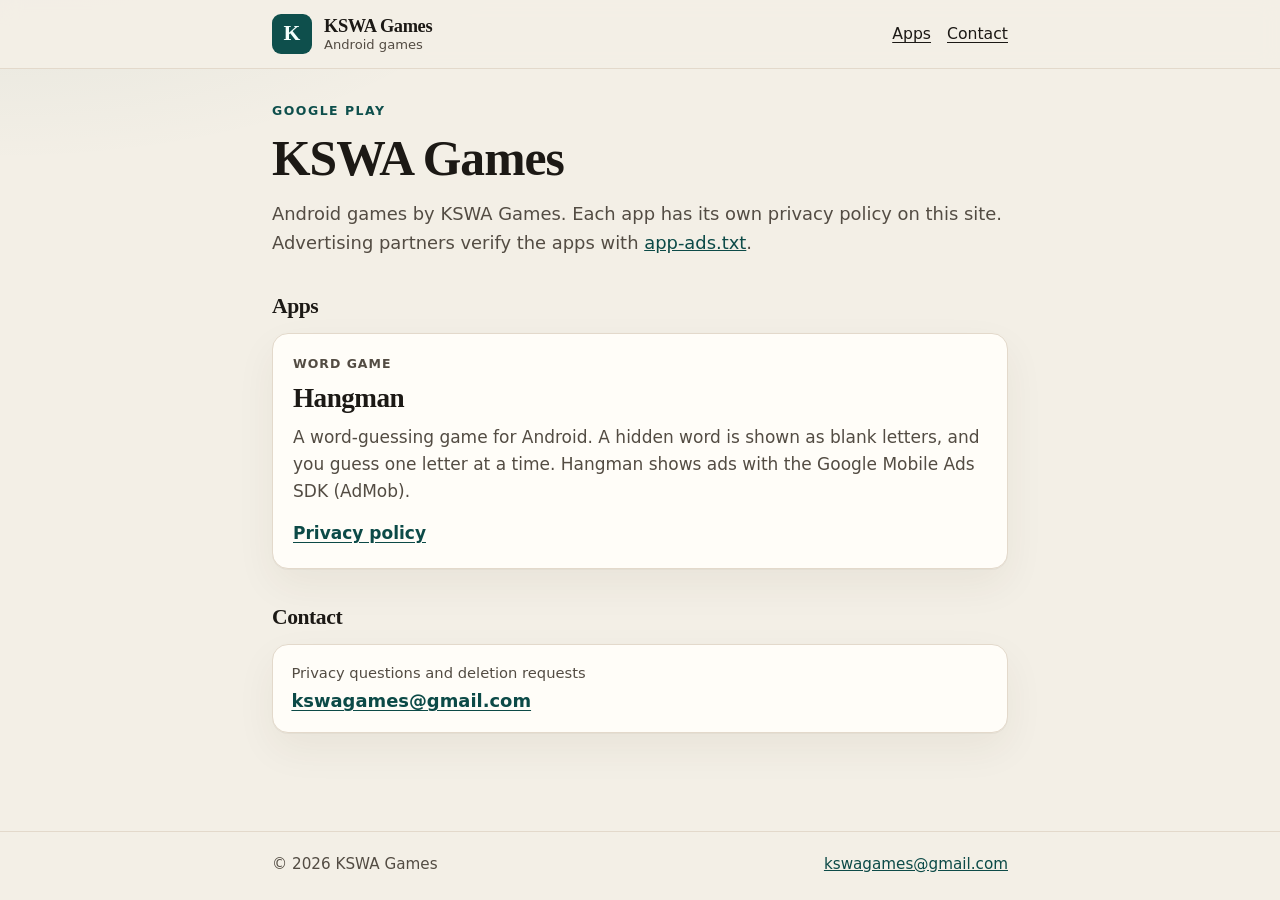
==== index.html @ 7ec22e9e "Add the GitHub Pages site for app privacy policies. Publish a static homepage, the Hangman privacy p" ====
<!DOCTYPE html>
<html lang="en">
<head>
  <meta charset="utf-8">
  <meta name="viewport" content="width=device-width, initial-scale=1">
  <meta name="description" content="Privacy policies for Android apps by KSWA Games, including Hangman.">
  <meta name="theme-color" content="#f3efe6">
  <title>KSWA Games</title>
  <link rel="icon" href="data:image/svg+xml,%3Csvg xmlns='http://www.w3.org/2000/svg' viewBox='0 0 32 32'%3E%3Crect width='32' height='32' rx='7' fill='%230e4f4c'/%3E%3Ctext x='16' y='22' text-anchor='middle' font-family='Georgia,serif' font-size='18' fill='%23f4fffc'%3EK%3C/text%3E%3C/svg%3E">
  <link rel="stylesheet" href="style.css">
</head>
<body class="home">
  <a class="skip-link" href="#content">Skip to content</a>
  <header class="site-header">
    <div class="wrap header-inner">
      <a class="wordmark" href="index.html">
        <span class="mark" aria-hidden="true">K</span>
        <span class="wordmark-text">
          <strong>KSWA Games</strong>
          <small>Android games</small>
        </span>
      </a>
      <nav class="site-nav" aria-label="Primary">
        <a href="#apps">Apps</a>
        <a href="#contact">Contact</a>
      </nav>
    </div>
  </header>
  <main id="content">
    <div class="wrap">
      <p class="eyebrow">Google Play</p>
      <h1>KSWA Games</h1>
      <p class="lede">Android games by KSWA Games. Each app has its own privacy policy on this site. Advertising partners verify the apps with <a href="app-ads.txt">app-ads.txt</a>.</p>

        <section id="apps" aria-labelledby="apps-heading">
        <h2 class="section-label" id="apps-heading">Apps</h2>
        <!--
          To add an app, copy an article.app-card below.
          Point the privacy link at privacy/<short-name>.html
          (for example privacy/wordsearch.html) and include the app name
          in the visually hidden link text.
        -->
        <div class="app-list">
          <article class="app-card">
            <p class="kicker">Word game</p>
            <h3>Hangman</h3>
            <p>A word-guessing game for Android. A hidden word is shown as blank letters, and you guess one letter at a time. Hangman shows ads with the Google Mobile Ads SDK (AdMob).</p>
            <a class="text-link" href="privacy/hangman.html">Privacy policy<span class="visually-hidden"> for Hangman</span></a>
          </article>
        </div>
      </section>

        <section id="contact" aria-labelledby="contact-heading">
        <h2 class="section-label" id="contact-heading">Contact</h2>
        <a class="contact-card" href="mailto:kswagames@gmail.com">
          <span>Privacy questions and deletion requests</span>
          <strong>kswagames@gmail.com</strong>
        </a>
      </section>
    </div>
  </main>
  <footer class="site-footer">
    <div class="wrap footer-inner">
      <p>© 2026 KSWA Games</p>
      <p><a href="mailto:kswagames@gmail.com">kswagames@gmail.com</a></p>
    </div>
  </footer>
</body>
</html>
---- style.css ----
:root {
  --bg: #f3efe6;
  --bg-raised: #fffdf8;
  --ink: #1c1915;
  --ink-soft: #534c43;
  --line: #e3d9cb;
  --accent: #0e4f4c;
  --link: #0c4a47;
  --mark: #0e4f4c;
  --on-mark: #f4fffc;
  --shadow: 0 1px 0 rgba(28, 25, 21, 0.04), 0 16px 40px rgba(68, 48, 20, 0.06);
  --serif: "Iowan Old Style", "Palatino Linotype", Palatino, Georgia, serif;
  --sans: "Segoe UI", system-ui, -apple-system, "Helvetica Neue", sans-serif;
  color-scheme: light;
}

@media (prefers-color-scheme: dark) {
  :root {
    --bg: #141311;
    --bg-raised: #211e1a;
    --ink: #f4efe6;
    --ink-soft: #c9bfb2;
    --line: #3c362f;
    --accent: #8fd4cc;
    --link: #9adcd4;
    --mark: #1c6b66;
    --on-mark: #f4fffc;
    --shadow: 0 16px 40px rgba(0, 0, 0, 0.35);
    color-scheme: dark;
  }
}

*,
*::before,
*::after {
  box-sizing: border-box;
}

html {
  scroll-behavior: smooth;
}

body {
  margin: 0;
  min-height: 100vh;
  display: flex;
  flex-direction: column;
  font-family: var(--sans);
  font-size: 1.0625rem;
  line-height: 1.6;
  color: var(--ink);
  background:
    radial-gradient(900px 420px at 0% -10%, rgba(14, 79, 76, 0.08), transparent 60%),
    var(--bg);
  padding-left: env(safe-area-inset-left);
  padding-right: env(safe-area-inset-right);
  text-rendering: optimizeLegibility;
}

img {
  max-width: 100%;
}

a {
  color: var(--link);
}

a:hover {
  text-decoration-thickness: 2px;
}

:focus-visible {
  outline: 3px solid var(--accent);
  outline-offset: 3px;
}

.skip-link {
  position: absolute;
  left: 1rem;
  top: -4rem;
  z-index: 4;
  padding: 0.5rem 0.8rem;
  background: var(--ink);
  color: var(--bg);
  text-decoration: none;
}

.skip-link:focus {
  top: 0.75rem;
}

.visually-hidden {
  position: absolute;
  width: 1px;
  height: 1px;
  padding: 0;
  margin: -1px;
  overflow: hidden;
  clip: rect(0, 0, 0, 0);
  white-space: nowrap;
  border: 0;
}

.wrap {
  width: min(100% - 2rem, 42rem);
  margin-inline: auto;
}

body.home .wrap {
  width: min(100% - 2rem, 46rem);
}

.site-header {
  position: sticky;
  top: 0;
  z-index: 2;
  background: var(--bg);
  background: color-mix(in srgb, var(--bg) 92%, transparent);
  border-bottom: 1px solid var(--line);
  backdrop-filter: blur(10px);
}

.header-inner {
  display: flex;
  align-items: center;
  justify-content: space-between;
  gap: 1rem;
  min-height: 4.25rem;
  padding-top: 0.75rem;
  padding-bottom: 0.75rem;
}

.wordmark {
  display: flex;
  align-items: center;
  gap: 0.75rem;
  color: inherit;
  text-decoration: none;
}

.mark {
  display: grid;
  place-items: center;
  width: 2.5rem;
  height: 2.5rem;
  flex: none;
  border-radius: 9px;
  background: var(--mark);
  color: var(--on-mark);
  font-family: var(--serif);
  font-size: 1.35rem;
  font-weight: 700;
  line-height: 1;
}

.wordmark-text {
  display: flex;
  flex-direction: column;
  line-height: 1.15;
}

.wordmark-text strong {
  font-family: var(--serif);
  font-size: 1.15rem;
  font-weight: 600;
  letter-spacing: -0.02em;
}

.wordmark-text small {
  color: var(--ink-soft);
  font-size: 0.82rem;
}

.site-nav {
  display: flex;
  gap: 1rem;
  font-size: 0.98rem;
}

.site-nav a {
  color: var(--ink);
  text-underline-offset: 0.18em;
}

main {
  flex: 1;
  padding-top: 2rem;
  padding-bottom: 3rem;
}

.eyebrow {
  margin: 0 0 0.5rem;
  color: var(--accent);
  font-size: 0.78rem;
  font-weight: 700;
  letter-spacing: 0.12em;
  text-transform: uppercase;
}

h1,
h2,
h3 {
  font-family: var(--serif);
  font-weight: 600;
  letter-spacing: -0.02em;
  line-height: 1.2;
}

h1 {
  margin: 0 0 0.75rem;
  font-size: clamp(2.15rem, 6vw, 3.1rem);
}

h2,
#apps,
#contact {
  scroll-margin-top: 5.5rem;
}

h2 {
  margin: 2.1rem 0 0.65rem;
  font-size: 1.55rem;
}

h3 {
  margin: 0;
  font-size: 1.7rem;
}

.lede,
.page-intro {
  margin: 0;
  color: var(--ink-soft);
  font-size: 1.12rem;
}

.section-label {
  margin: 2.25rem 0 0.85rem;
  font-size: 1.35rem;
}

.app-list {
  display: grid;
  gap: 0.9rem;
}

.app-card {
  display: flex;
  flex-direction: column;
  align-items: flex-start;
  gap: 0.55rem;
  padding: 1.2rem 1.25rem 1.3rem;
  background: var(--bg-raised);
  border: 1px solid var(--line);
  border-radius: 16px;
  box-shadow: var(--shadow);
}

.app-card p {
  margin: 0;
  color: var(--ink-soft);
}

.kicker {
  margin: 0;
  color: var(--accent);
  font-size: 0.78rem;
  font-weight: 700;
  letter-spacing: 0.08em;
  text-transform: uppercase;
}

.text-link {
  margin-top: 0.35rem;
  font-weight: 600;
  text-underline-offset: 0.18em;
}

.contact-card {
  display: block;
  padding: 1rem 1.15rem;
  background: var(--bg-raised);
  border: 1px solid var(--line);
  border-radius: 16px;
  color: inherit;
  text-decoration: none;
  box-shadow: var(--shadow);
}

.contact-card span {
  display: block;
  color: var(--ink-soft);
  font-size: 0.92rem;
}

.contact-card strong {
  display: inline-block;
  margin-top: 0.15rem;
  color: var(--link);
  font-size: 1.12rem;
  text-decoration: underline;
  text-underline-offset: 0.16em;
  overflow-wrap: anywhere;
}

.contact-card:hover {
  border-color: var(--accent);
}

.facts {
  display: grid;
  grid-template-columns: 9.5rem 1fr;
  gap: 0.4rem 1rem;
  margin: 1.25rem 0 0;
  padding: 1rem 1.1rem;
  background: var(--bg-raised);
  border: 1px solid var(--line);
  border-radius: 14px;
}

.facts dt {
  margin: 0;
  color: var(--ink-soft);
  font-size: 0.92rem;
}

.facts dd {
  margin: 0;
}

.toc {
  margin: 1.5rem 0 0.25rem;
  padding: 0.2rem 0 0.2rem 0.95rem;
  border-left: 3px solid var(--accent);
}

.toc p {
  margin: 0;
  font-size: 0.82rem;
  font-weight: 700;
  letter-spacing: 0.08em;
  text-transform: uppercase;
}

.toc ol {
  margin: 0.45rem 0 0;
  padding-left: 1.2rem;
}

.toc li + li {
  margin-top: 0.2rem;
}

.toc a {
  color: inherit;
  text-underline-offset: 0.15em;
}

.policy h2 {
  padding-top: 0.25rem;
}

.policy p,
.policy li {
  overflow-wrap: break-word;
}

.policy a {
  overflow-wrap: anywhere;
}

.policy ul,
.policy ol {
  margin: 0.5rem 0 0;
  padding-left: 1.25rem;
}

.policy li + li {
  margin-top: 0.4rem;
}

.site-footer {
  border-top: 1px solid var(--line);
  padding: 1.25rem 0 calc(1.5rem + env(safe-area-inset-bottom));
  color: var(--ink-soft);
  font-size: 0.95rem;
}

.footer-inner {
  display: flex;
  flex-wrap: wrap;
  gap: 0.35rem 1.25rem;
  justify-content: space-between;
}

.site-footer p {
  margin: 0;
}

@media (max-width: 520px) {
  .facts {
    grid-template-columns: 1fr;
    gap: 0.1rem;
  }

  .facts dt {
    margin-top: 0.15rem;
  }

  .facts dd {
    margin-bottom: 0.45rem;
  }

  .header-inner {
    align-items: flex-start;
  }
}

@media (prefers-reduced-motion: reduce) {
  html {
    scroll-behavior: auto;
  }
}

@media print {
  .site-header,
  .skip-link,
  .site-nav,
  .toc {
    display: none;
  }

  body {
    background: #fff;
    color: #000;
  }

  a {
    color: #000;
  }
}
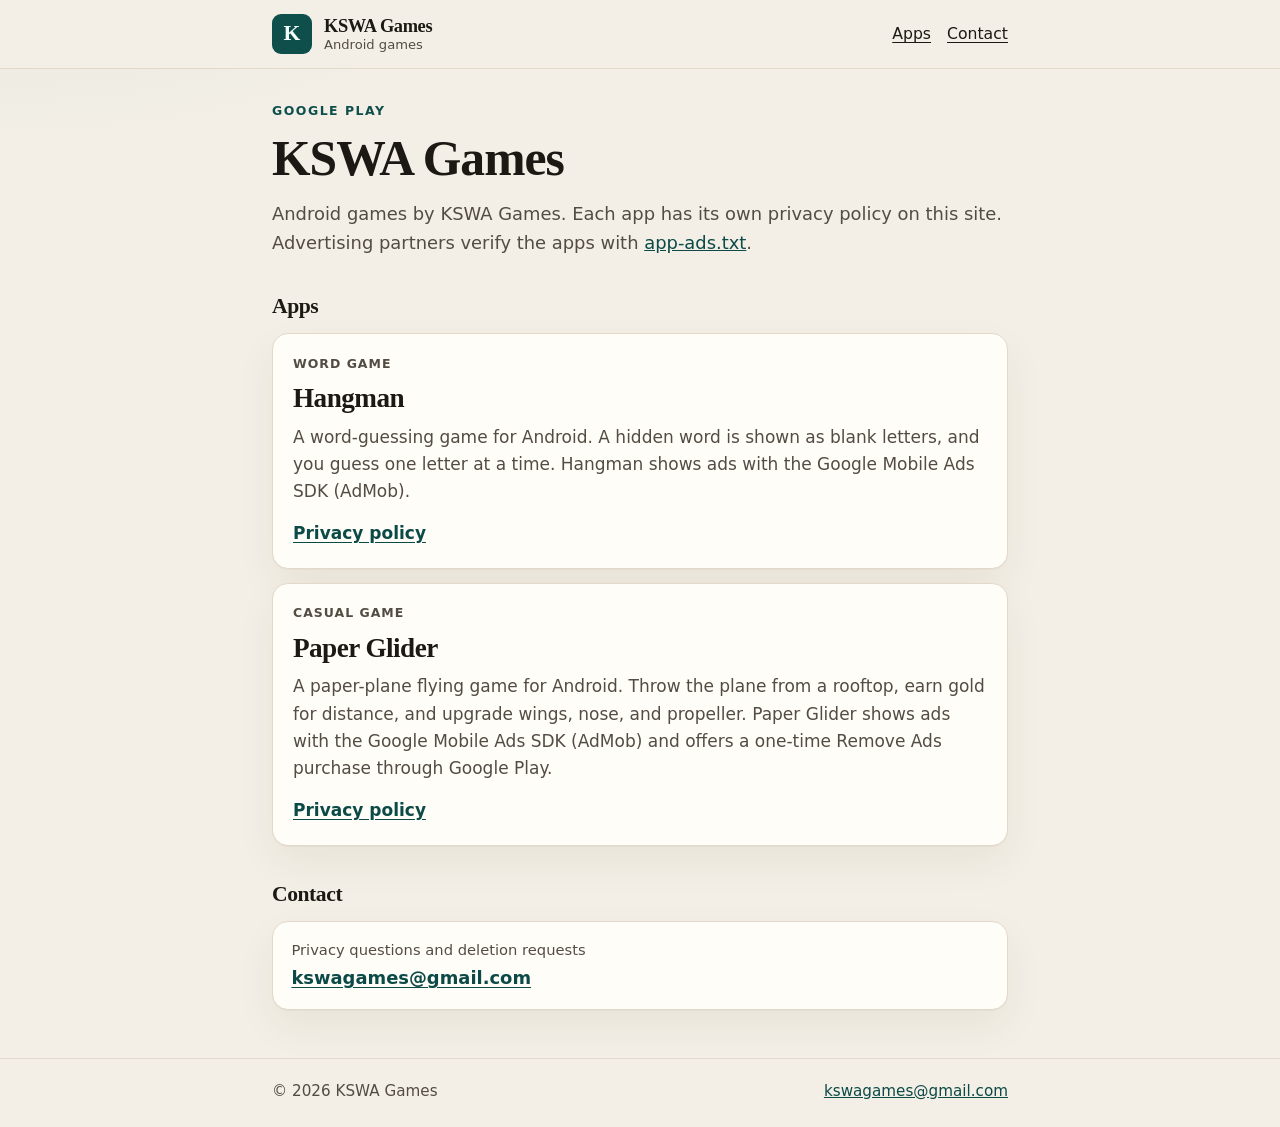
==== commit addeae4d: "Add the Paper Glider privacy policy. Publish a policy for the Paper Glider Android app and list it w" ====
--- a/index.html
+++ b/index.html
@@ -3,7 +3,7 @@
 <head>
   <meta charset="utf-8">
   <meta name="viewport" content="width=device-width, initial-scale=1">
-  <meta name="description" content="Privacy policies for Android apps by KSWA Games, including Hangman.">
+  <meta name="description" content="Privacy policies for Android apps by KSWA Games, including Hangman and Paper Glider.">
   <meta name="theme-color" content="#f3efe6">
   <title>KSWA Games</title>
   <link rel="icon" href="data:image/svg+xml,%3Csvg xmlns='http://www.w3.org/2000/svg' viewBox='0 0 32 32'%3E%3Crect width='32' height='32' rx='7' fill='%230e4f4c'/%3E%3Ctext x='16' y='22' text-anchor='middle' font-family='Georgia,serif' font-size='18' fill='%23f4fffc'%3EK%3C/text%3E%3C/svg%3E">
@@ -47,6 +47,12 @@
             <p>A word-guessing game for Android. A hidden word is shown as blank letters, and you guess one letter at a time. Hangman shows ads with the Google Mobile Ads SDK (AdMob).</p>
             <a class="text-link" href="privacy/hangman.html">Privacy policy<span class="visually-hidden"> for Hangman</span></a>
           </article>
+          <article class="app-card">
+            <p class="kicker">Casual game</p>
+            <h3>Paper Glider</h3>
+            <p>A paper-plane flying game for Android. Throw the plane from a rooftop, earn gold for distance, and upgrade wings, nose, and propeller. Paper Glider shows ads with the Google Mobile Ads SDK (AdMob) and offers a one-time Remove Ads purchase through Google Play.</p>
+            <a class="text-link" href="privacy/paper-glider.html">Privacy policy<span class="visually-hidden"> for Paper Glider</span></a>
+          </article>
         </div>
       </section>
 
